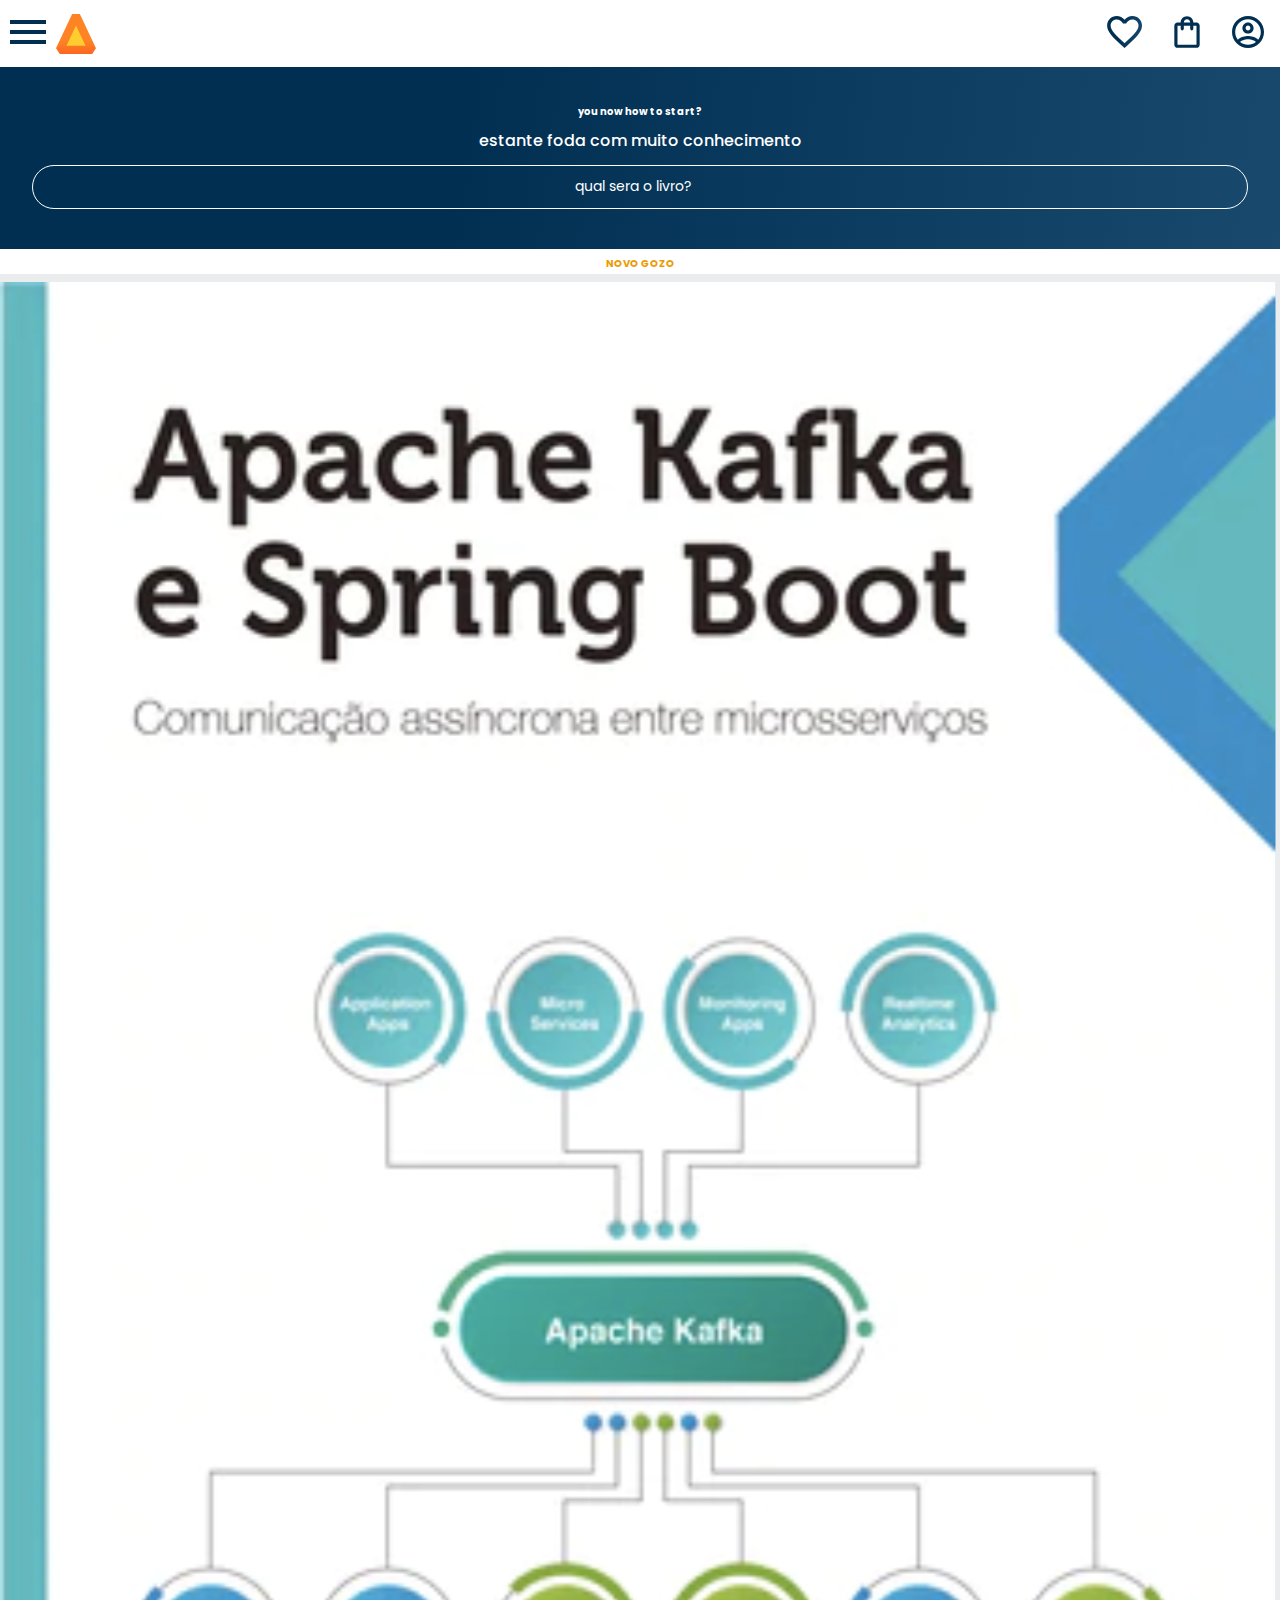
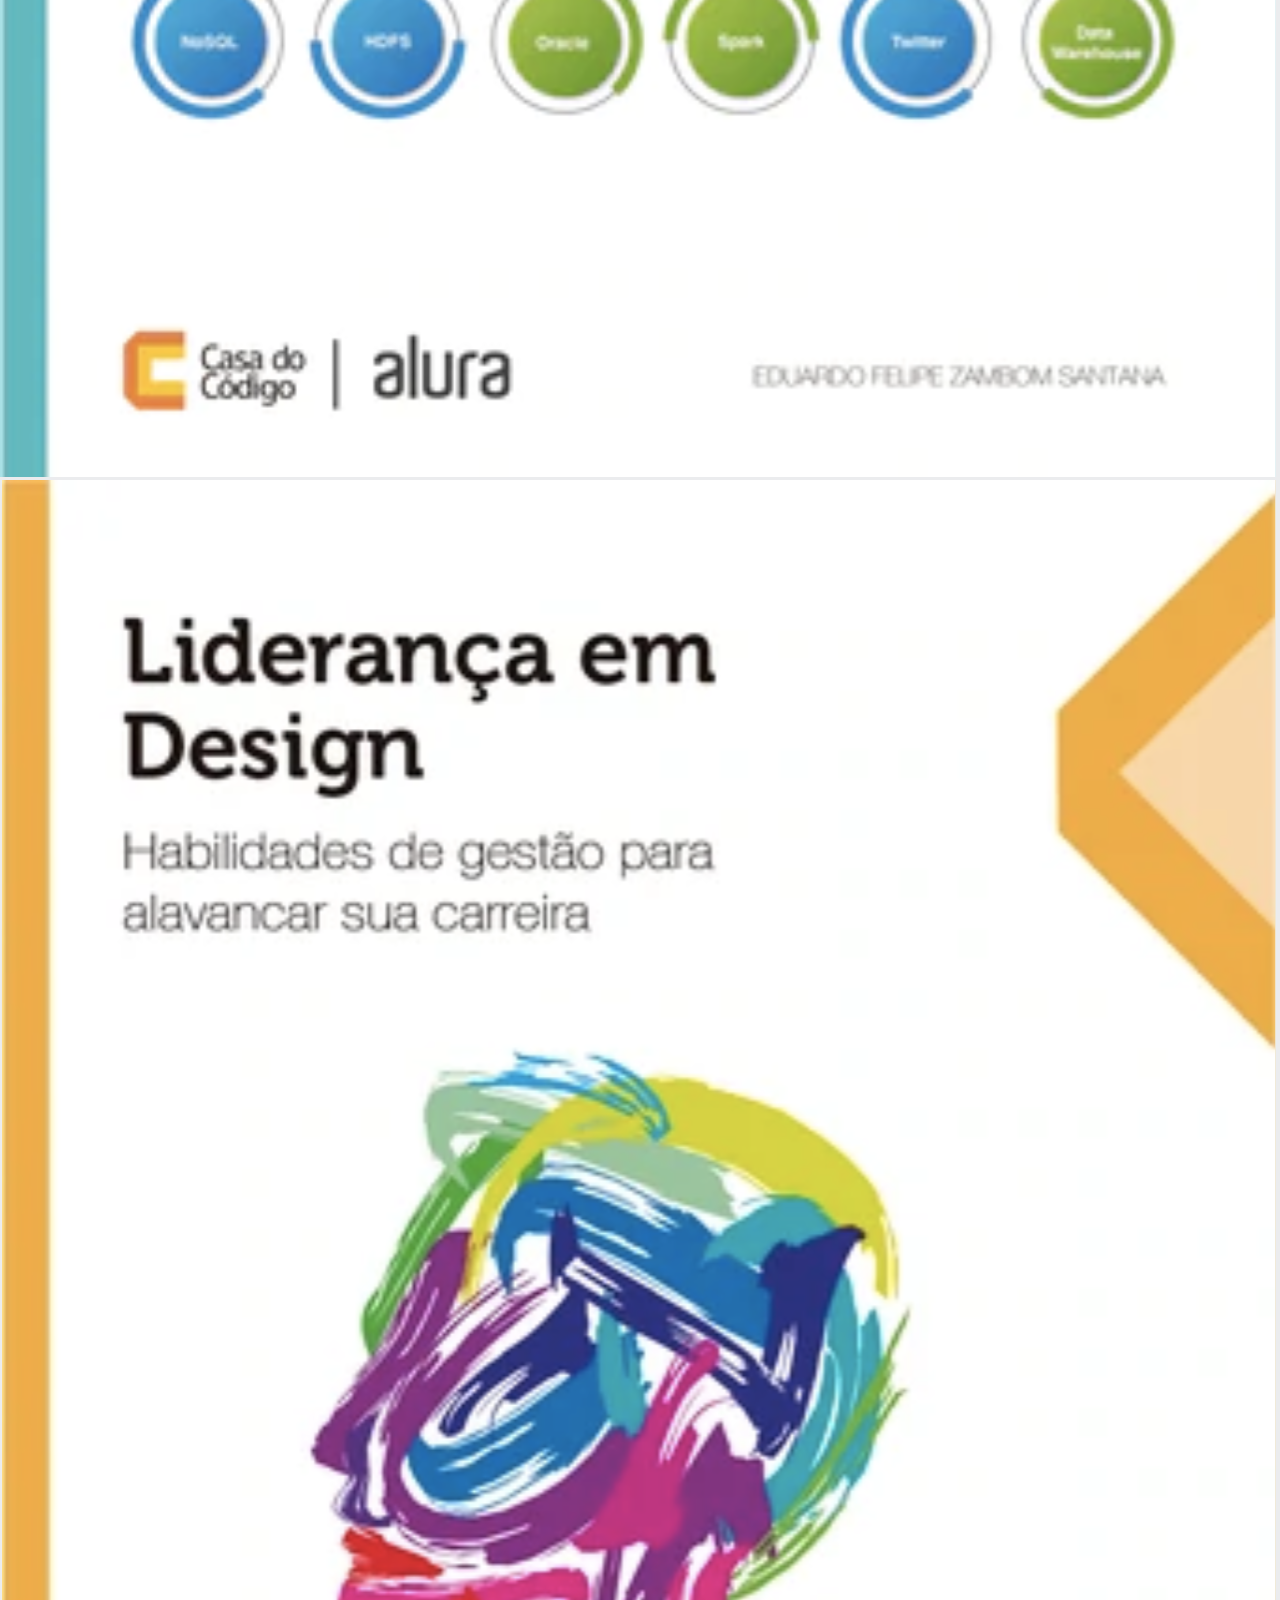
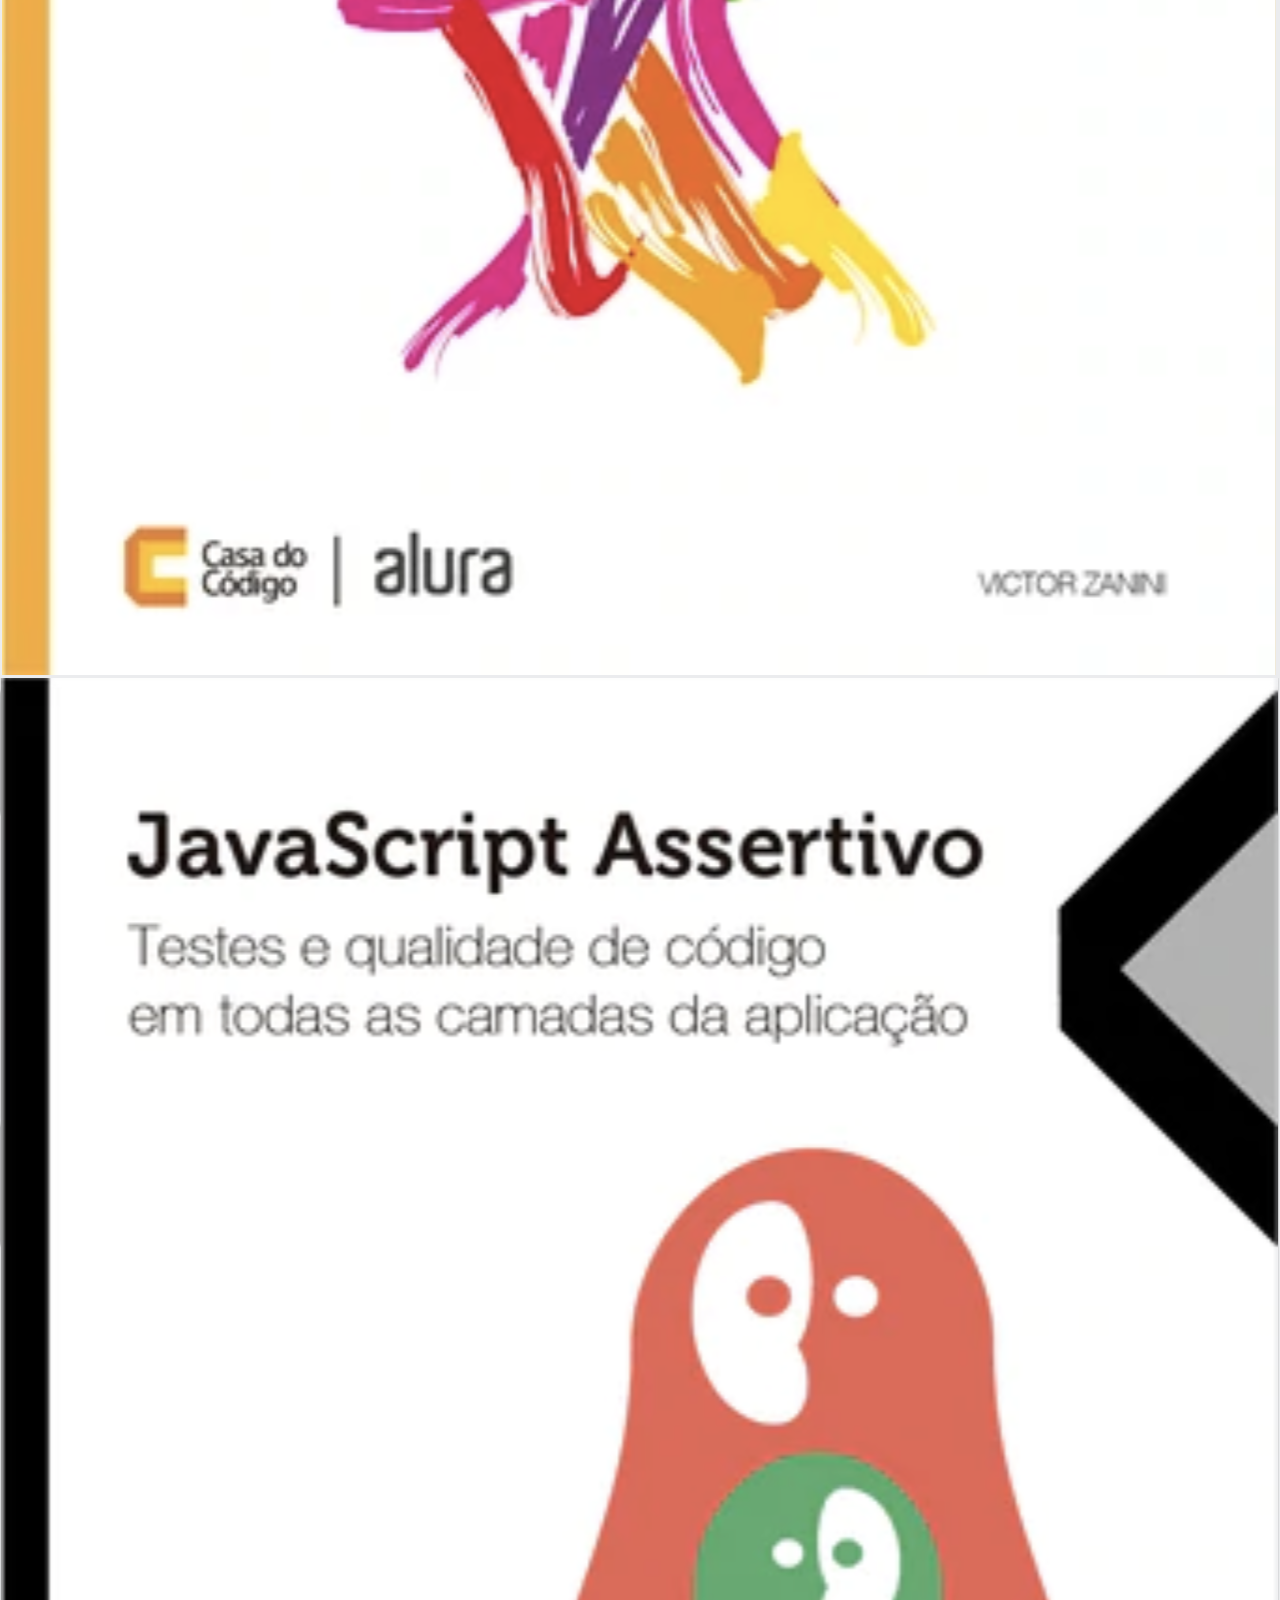
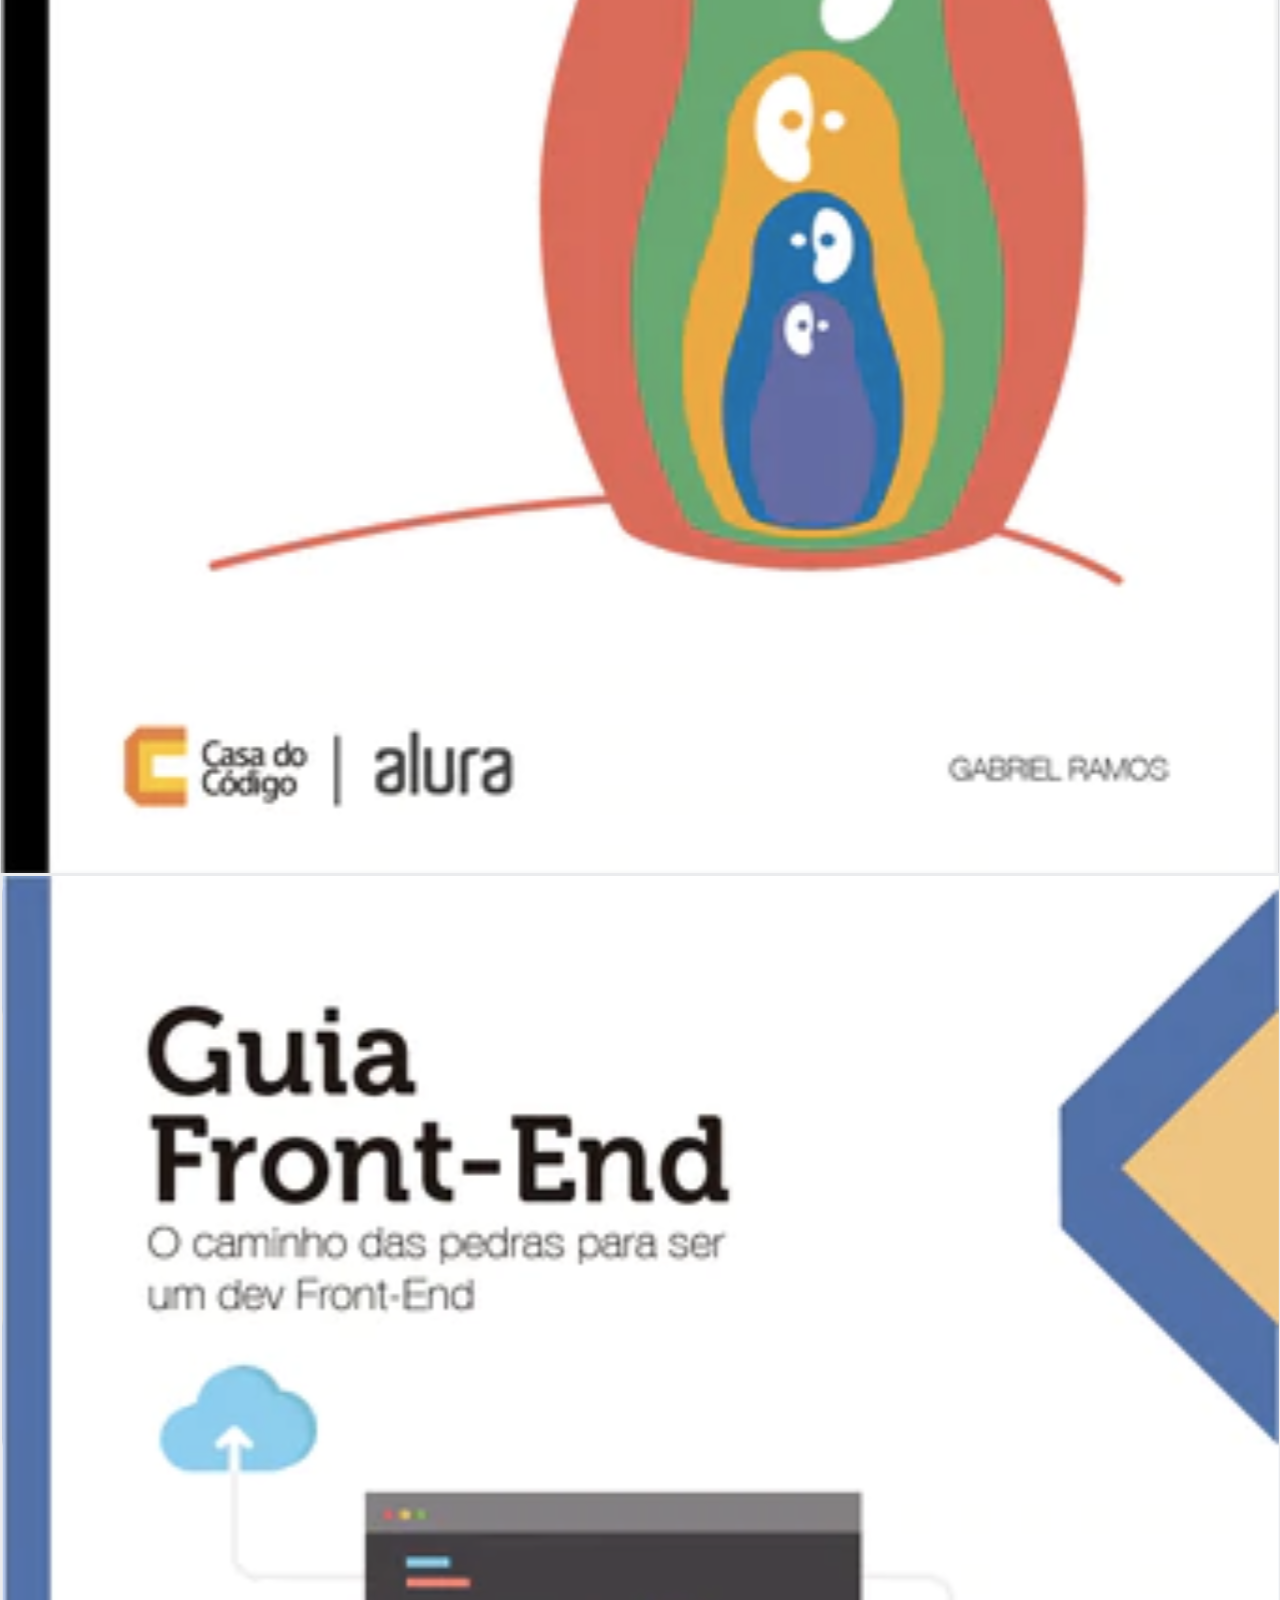
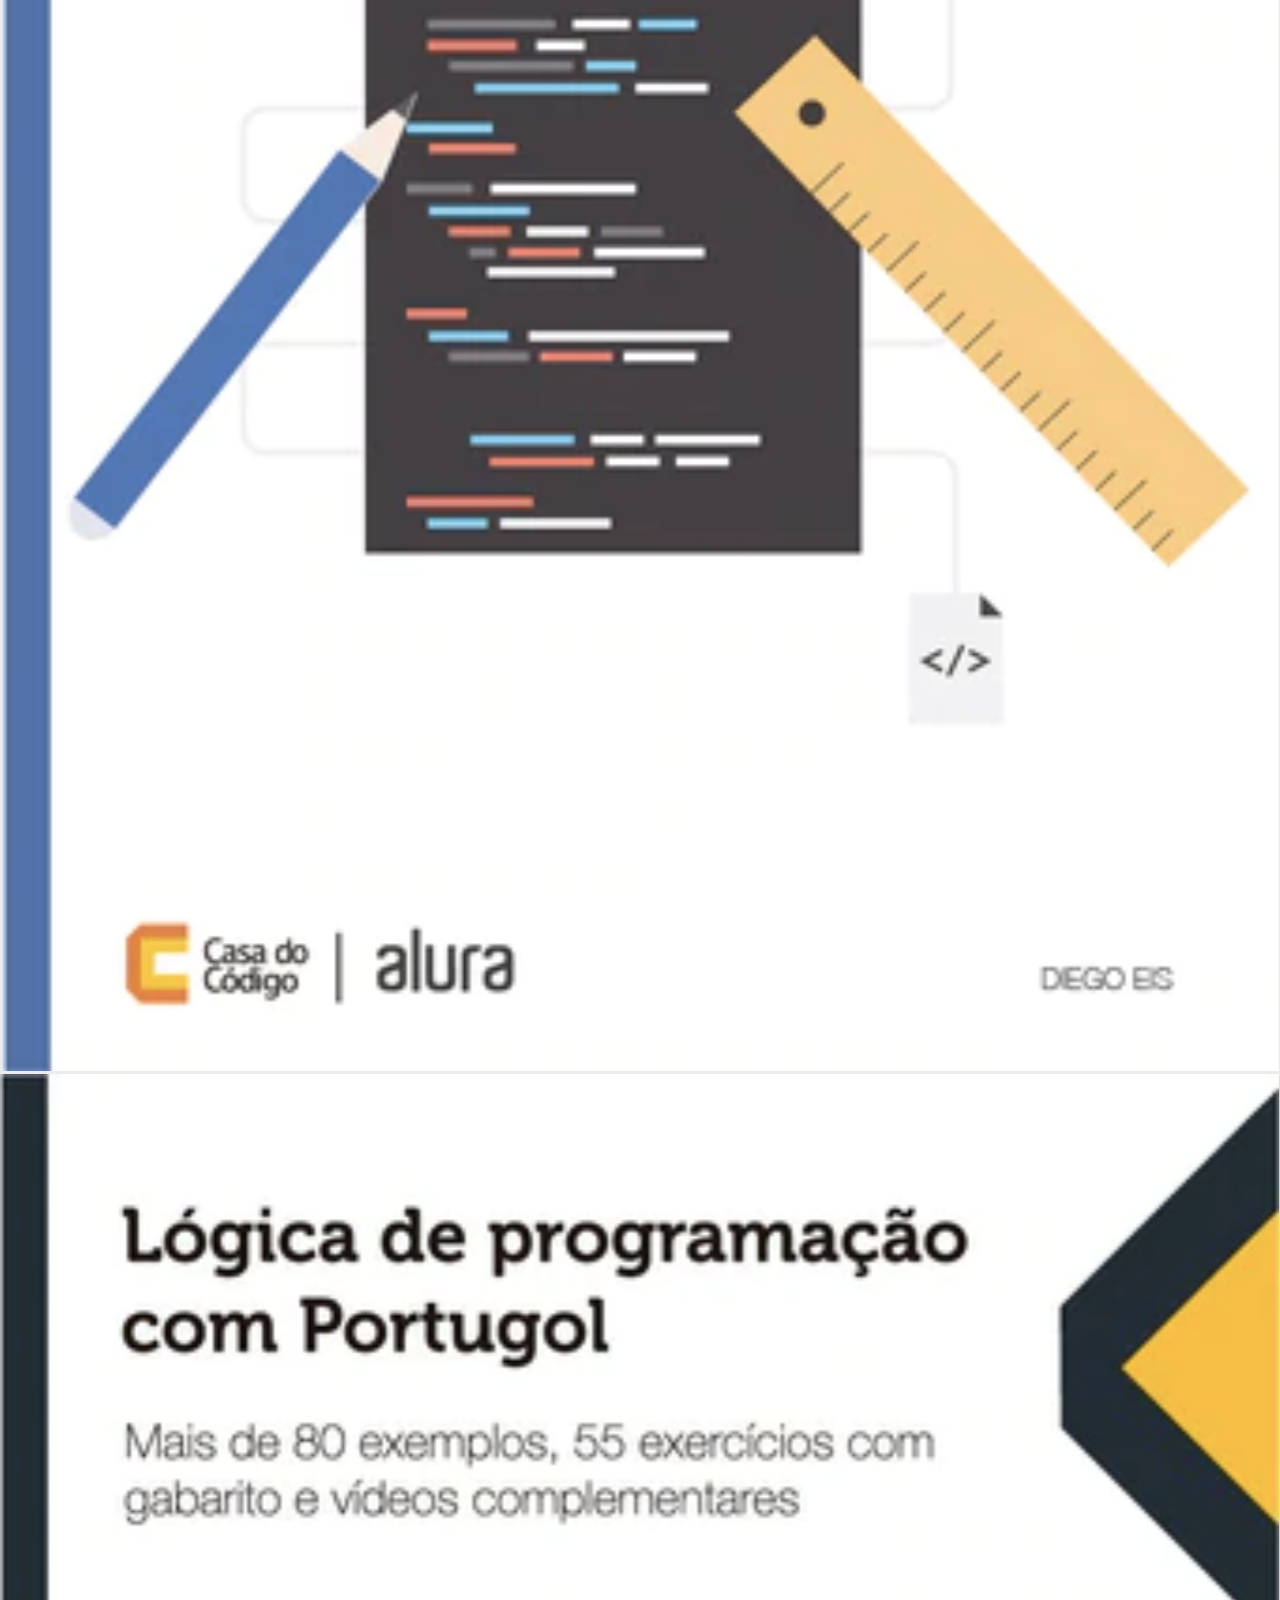
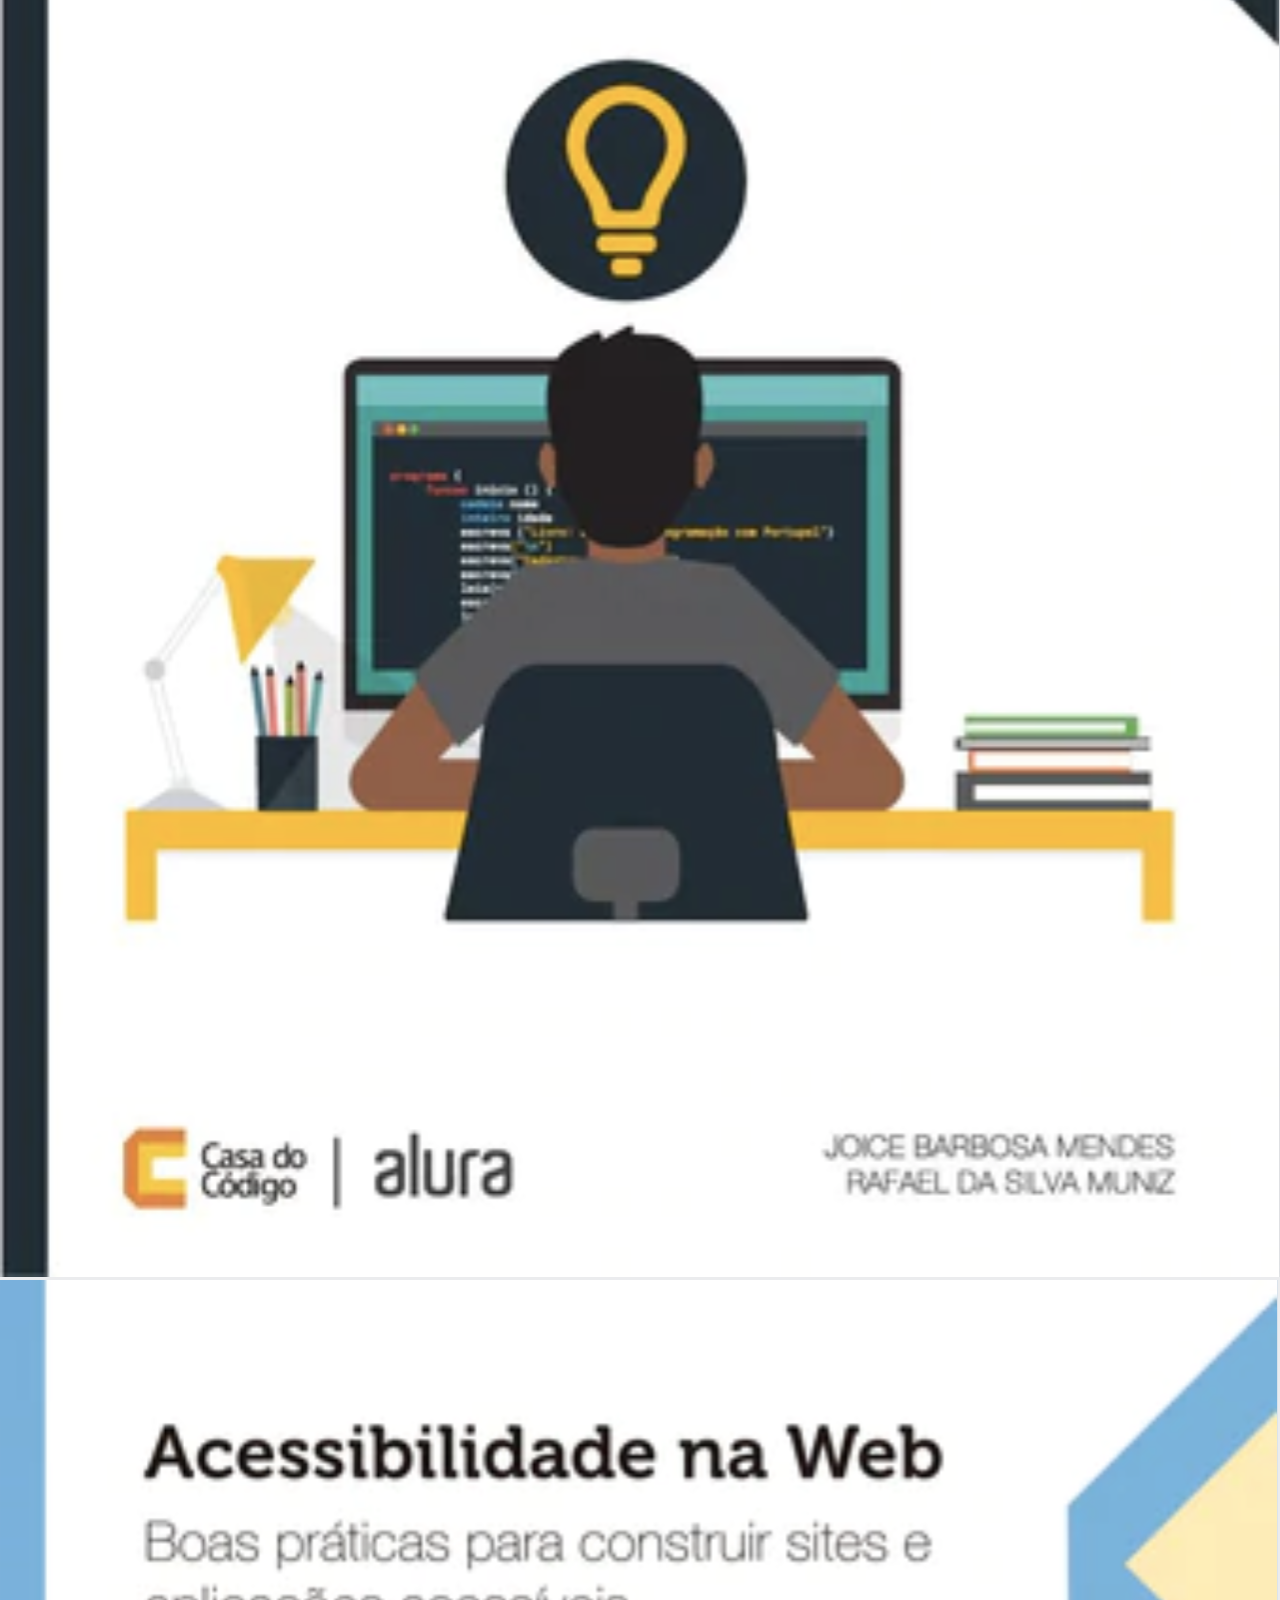
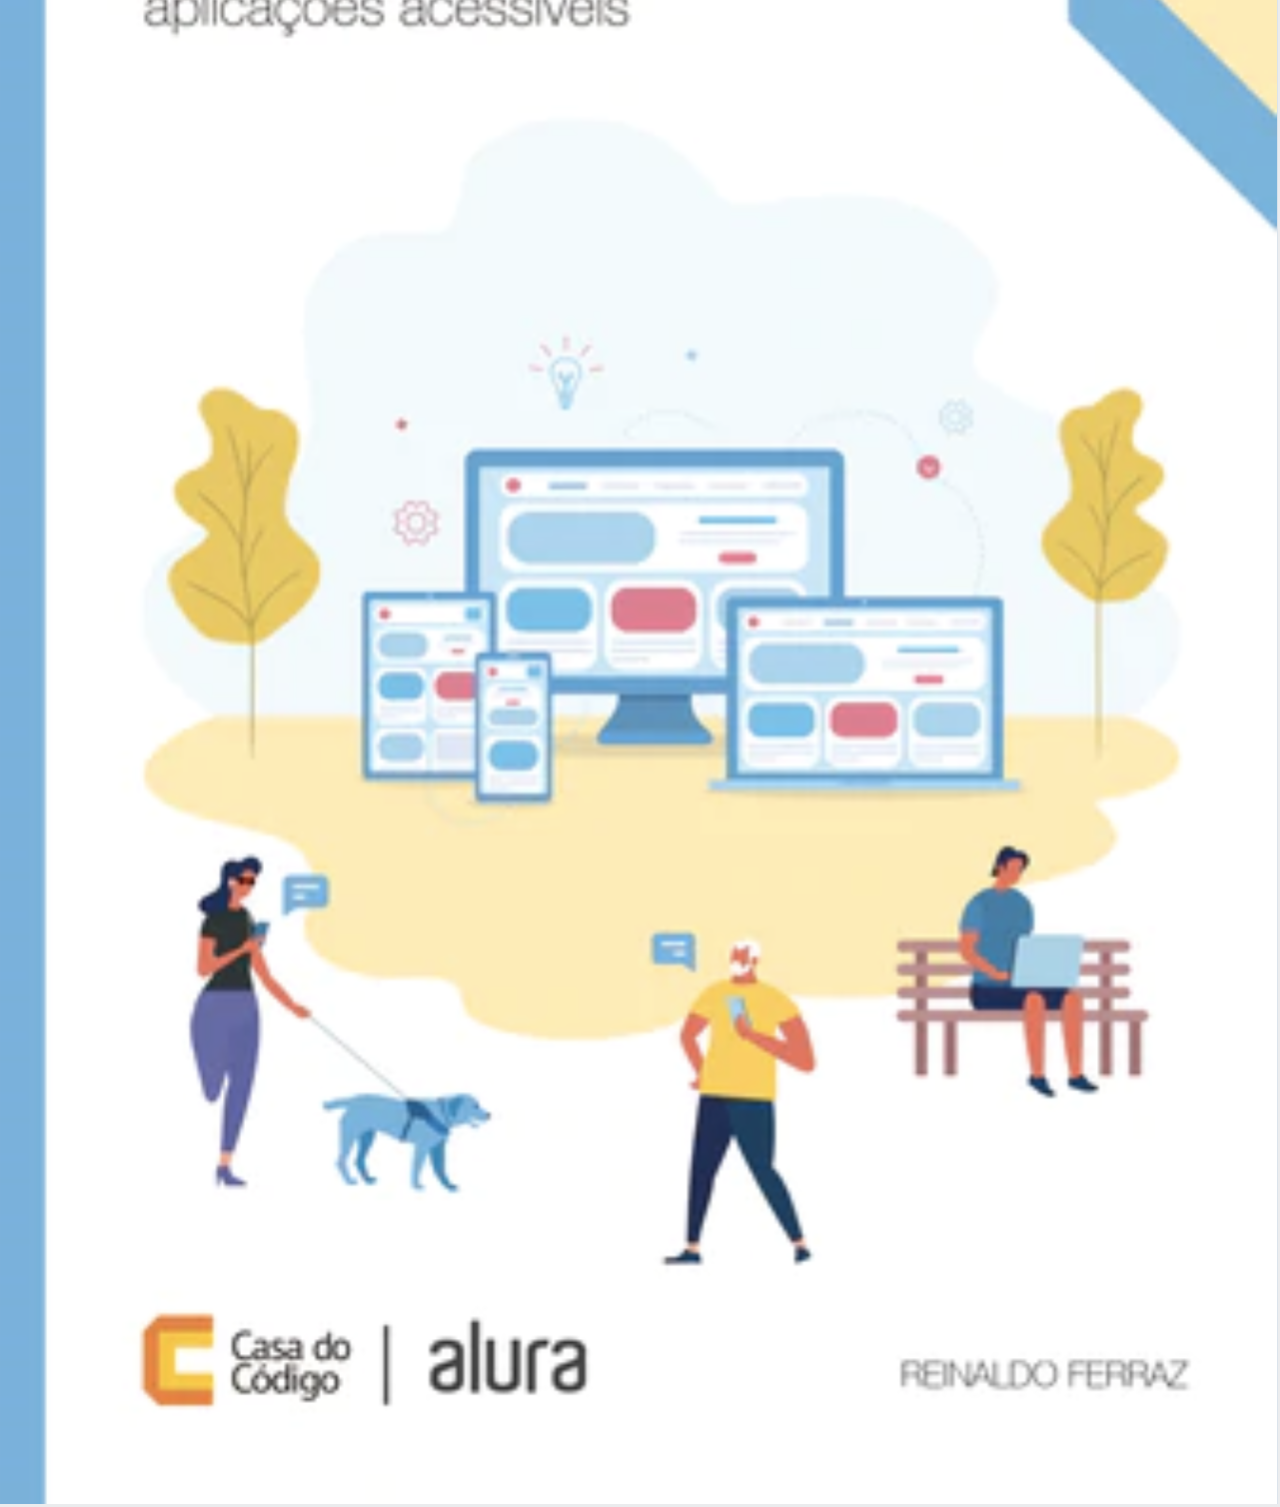
==== index.html @ 688c67f9 "Add files via upload" ====
<!DOCTYPE html>
<html lang="pt-br">
<head>
    <meta charset="UTF-8">
    <meta http-equiv="X-UA-Compatible" content="IE=edge">
    <meta name="viewport" content="width=device-width, initial-scale=1.0">
    <link rel="stylesheet" href="reset.css">
    <link rel="preconnect" href="https://fonts.googleapis.com">
    <link rel="preconnect" href="https://fonts.gstatic.com" crossorigin>
    <link href="https://fonts.googleapis.com/css2?family=Poppins:wght@300;400;500;700&family=Raleway:wght@400;700&display=swap" rel="stylesheet">
    <link rel="stylesheet" href="style.css">
    <title>alurabooks</title>
</head>
<body>
  <header class="cabecalho">
   <div class="container">
      <input type="checkbox" id="menu" class="container_botao">
      <label for="menu">
      <span class="cabecalho__menu-hunburger container_image"></span>
      </label>
      <ul class="lista-menu">
      <li class="lista-menu_titulo">categoria</li>
      <li class="lista-menu_item">
          <a href="#" class="lista-menu_link">programação</a>
      </li>
      <li class="lista-menu_item"> 
          <a href="#" class="lista-menu_link">front-end</a>
      </li>
      <li class="lista-menu_item">
          <a href="#" class="lista-menu_link">infraestrutura</a>
      </li>
      <li class="lista-menu_item">
          <a href="#" class="lista-menu_link">business</a>
      </li>
      <li class="lista-menu_item">
          <a href="#" class="lista-menu_link">desing & UX</a>
      </li>
    
    </ul>
  
    <img src="img/Logo.svg" alt="logo"class="container__menu-hungurger">
</div>
<div class="container">
    <a href="#"><img src="img/Favoritos.svg" alt="legal" class="container_image"></a>
    <a href="#"><img src="img/Compras.svg" alt="carrinho de putas" class="container_image"></a>
    <a href="#"><img src="img/Usuario.svg" alt="putinha da loja" class="container_image"></a>
</div>
  </header>
  <section class="banner">
    <h2 class="banner_titulo">you now how to start?</h2>
    <p class="banner_texto"> estante foda com muito conhecimento</p>
    <input type="search" class="banner_pesquisa" placeholder="qual sera o livro?">
  </section>

<section class="swiper">
    <h2 class="carrossel_titulo">novo gozo</h2>

    <div class="swiper">
    <div class="swiper-pagination"></div>
     
    <div class="swiper-wrapper">
        <div class="swiper-slide"><img src="img/ApacheKafka.svg" alt="livro legal"></div>
        <div class="swiper-slide"><img src="img/Liderança.svg" alt="livro do hitler"></div>
        <div class="swiper-slide"><img src="img/Javascript.svg" alt="codigo foda"></div>
        <div class="swiper-slide"><img src="img/Guia Front-end.svg" alt="front-end"></div>
        <div class="swiper-slide"><img src="img/Portugol.svg" alt="portugal"></div>
        <div class="swiper-slide"><img src="img/Acessibilidade.svg" alt="deficientes"></div>
    </div>
    
    <div class="swiper-button-prev"></div>
    <div class="swiper-button-next"></div>
    </div>
</section>

<script src="https://cdn.jsdelivr.net/npm/swiper@9/swiper-bundle.min.js"></script>

<script>
    const swiper = new swiper('.swiper',{
        spacebetween: 10,
    slidesperview: 3,
    pagination: {
    el: '.swiper-pagination',    
    type: 'bullets',    
    }
    })   
    </script>
</body>
</html>
---- style.css ----
@import url(style/header.css);
@import url(style/banner.css);
@import url(style/carrossel.css);
 :root{

    --cor-de-fundo: #EBECEE;
    --branco: #FFFFFF;
    --laranja: #eb9b00; 
    --azul-degrade: linear-gradient(97.54deg, #002f52 35.49%, #326589 165.37%);
    --fonte-principal: "Poppins"
}

body{
    background-color: var(--cor-de-fundo);
    font-family: var(--fonte-principal);
    font-size: 16px;
    font-weight: 400;
}
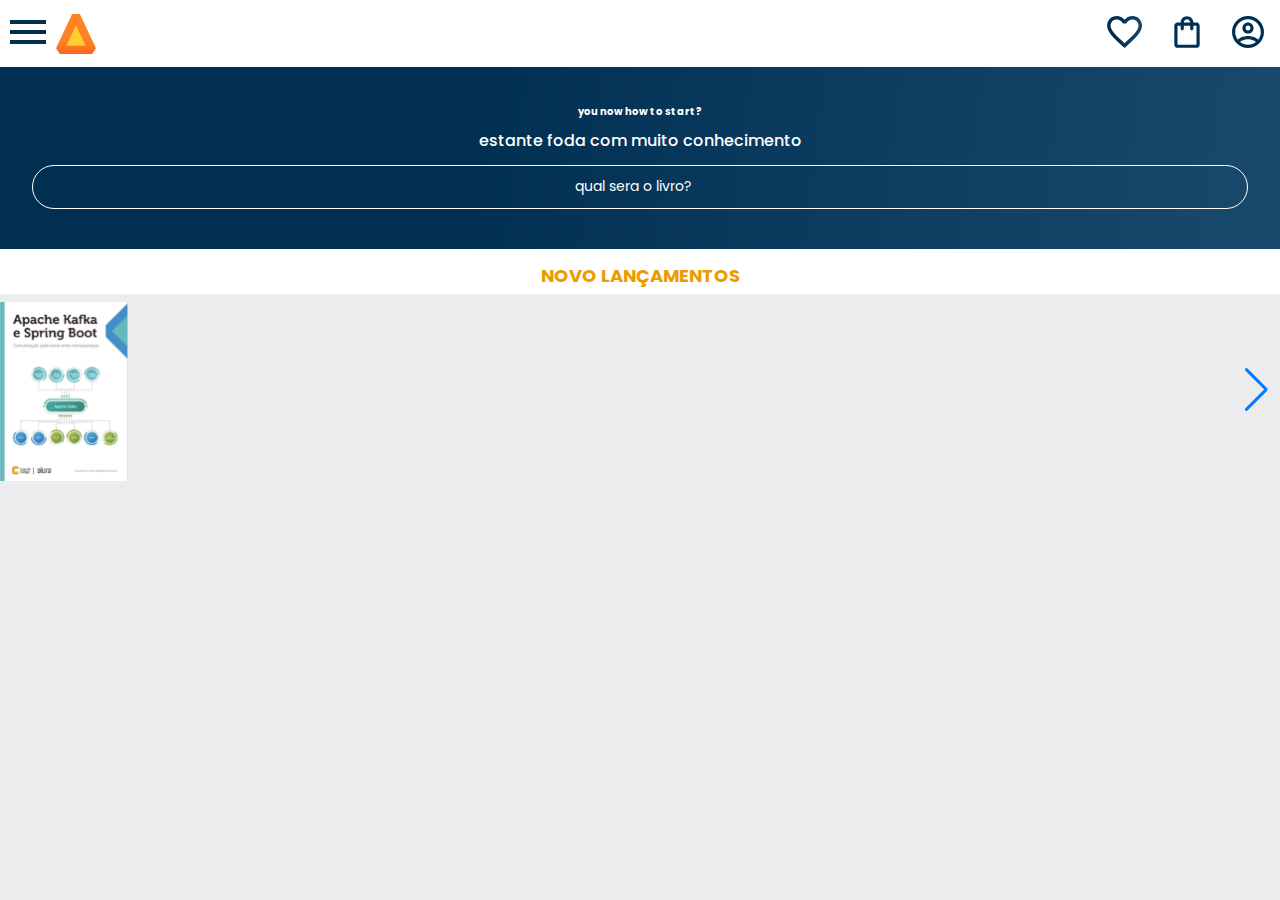
==== commit 11b61c2b: "Add files via upload" ====
--- a/index.html
+++ b/index.html
@@ -8,6 +8,8 @@
     <link rel="preconnect" href="https://fonts.googleapis.com">
     <link rel="preconnect" href="https://fonts.gstatic.com" crossorigin>
     <link href="https://fonts.googleapis.com/css2?family=Poppins:wght@300;400;500;700&family=Raleway:wght@400;700&display=swap" rel="stylesheet">
+    <link  rel="stylesheet" href="https://cdn.jsdelivr.net/npm/swiper@9/swiper-bundle.min.css"/>
+    
     <link rel="stylesheet" href="style.css">
     <title>alurabooks</title>
 </head>
@@ -53,7 +55,7 @@
   </section>
 
 <section class="swiper">
-    <h2 class="carrossel_titulo">novo gozo</h2>
+    <h2 class="carrossel_titulo">novo lançamentos</h2>
 
     <div class="swiper">
     <div class="swiper-pagination"></div>
@@ -73,16 +75,15 @@
 </section>
 
 <script src="https://cdn.jsdelivr.net/npm/swiper@9/swiper-bundle.min.js"></script>
-
 <script>
-    const swiper = new swiper('.swiper',{
+    const swiper = new Swiper('.swiper',{
         spacebetween: 10,
-    slidesperview: 3,
-    pagination: {
-    el: '.swiper-pagination',    
-    type: 'bullets',    
+        slidesperview: 3,
+        pagination: {
+        el: '.swiper-pagination',    
+        type: '.bullets',    
     }
-    })   
+    });   
     </script>
 </body>
 </html>
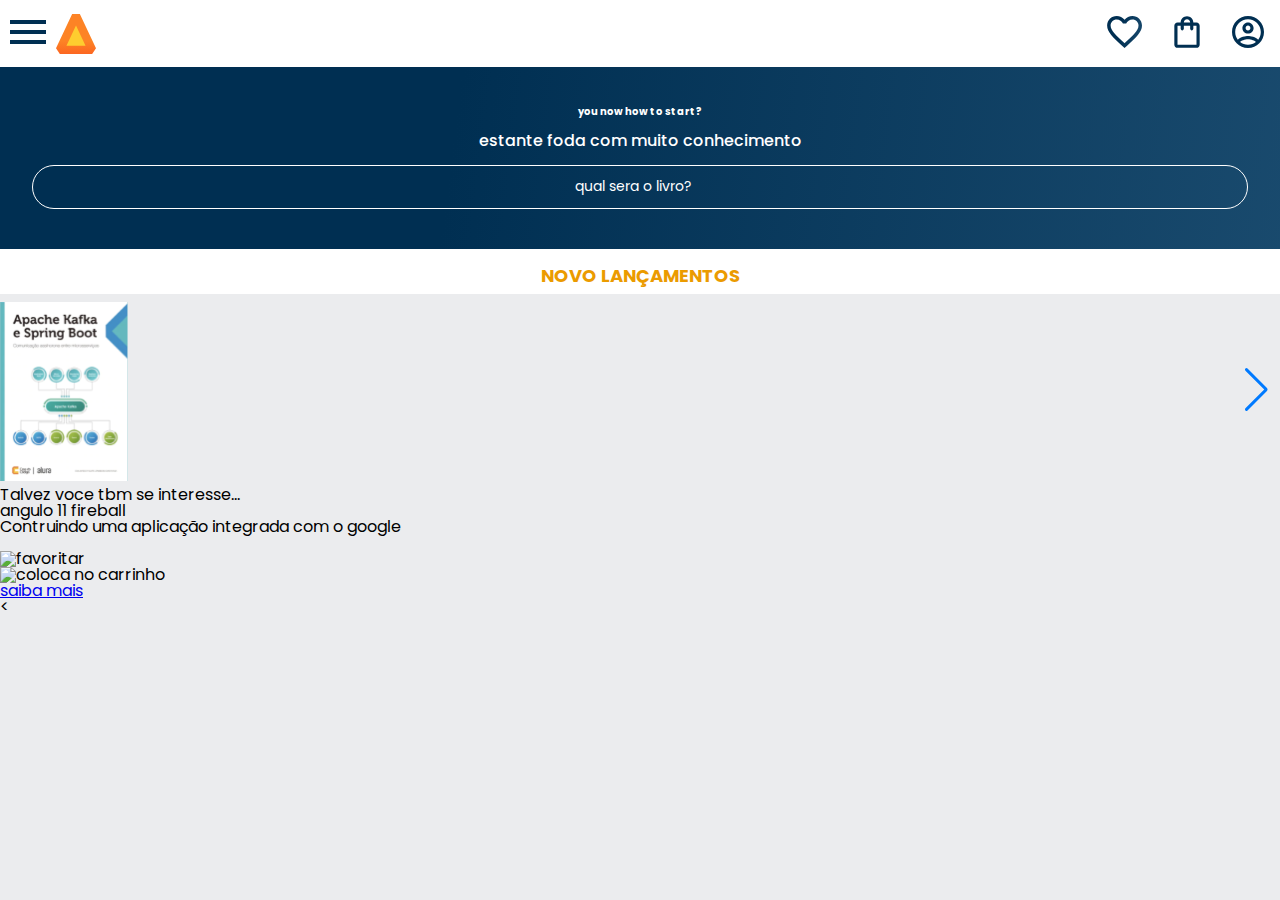
==== commit 3a70c6c6: "Add files via upload" ====
--- a/index.html
+++ b/index.html
@@ -85,5 +85,25 @@
     }
     });   
     </script>
+    
+<div class="card">
+    <div class="card_descrição">
+        <div class="descrição"></div>
+            <h3 class="descrição_titulo">Talvez voce tbm se interesse...</h3>
+            <h2 class="descrição_titulo-livro">angulo 11 fireball </h2>
+            <p class="descrição_texto">Contruindo uma aplicação integrada com o google</p>
+        </div>
+        <img src="" class="descrição_imagem">
+    </div>
+
+    <div class="card_botões">
+        <ul class="botões">
+            <li class="botão_item"> <img src="" alt="favoritar"></li>
+            <li class="botão_item"> <img src="" alt="coloca no carrinho"></li>
+        </ul>
+        <a href="#" class="botões_ancora">saiba mais</a>
+
+    </div>
+ <
 </body>
 </html>
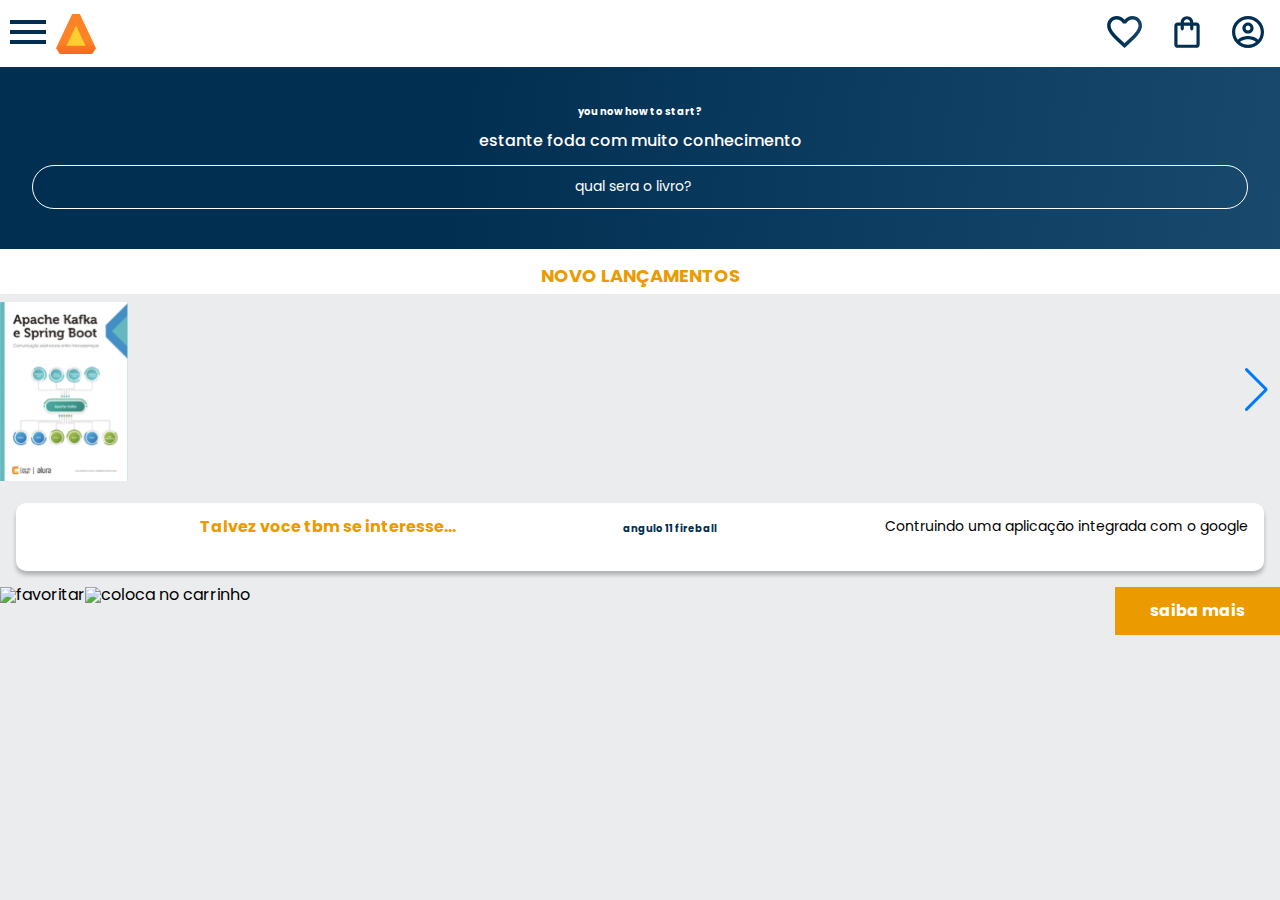
==== commit 986e56e0: "Add files via upload" ====
--- a/index.html
+++ b/index.html
@@ -104,6 +104,5 @@
         <a href="#" class="botões_ancora">saiba mais</a>
 
     </div>
- <
-</body>
+ </body>
 </html>
--- a/style.css
+++ b/style.css
@@ -2,12 +2,13 @@
 @import url(style/banner.css);
 @import url(style/carrossel.css);
  :root{
-
+    --azul: #002F52;
     --cor-de-fundo: #EBECEE;
     --branco: #FFFFFF;
     --laranja: #eb9b00; 
     --azul-degrade: linear-gradient(97.54deg, #002f52 35.49%, #326589 165.37%);
     --fonte-principal: "Poppins"
+    
 }
 
 body{
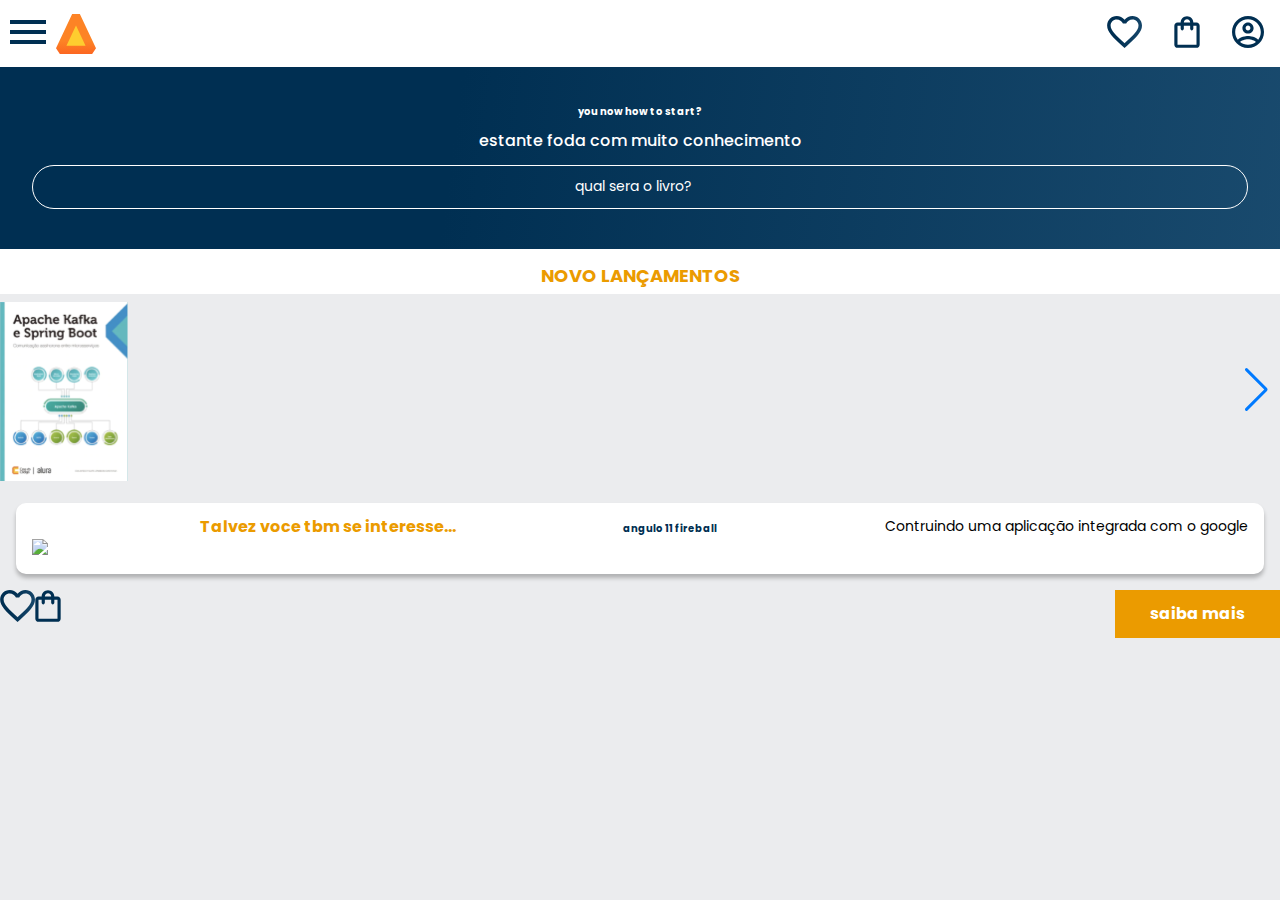
==== commit 4d66738c: "Add files via upload" ====
--- a/index.html
+++ b/index.html
@@ -93,13 +93,13 @@
             <h2 class="descrição_titulo-livro">angulo 11 fireball </h2>
             <p class="descrição_texto">Contruindo uma aplicação integrada com o google</p>
         </div>
-        <img src="" class="descrição_imagem">
+        <img src="/img/Angular.svg" class="descrição_imagem">
     </div>
 
     <div class="card_botões">
         <ul class="botões">
-            <li class="botão_item"> <img src="" alt="favoritar"></li>
-            <li class="botão_item"> <img src="" alt="coloca no carrinho"></li>
+            <li class="botão_item"> <img src="/img/Favoritos.svg" alt="favoritar"></li>
+            <li class="botão_item"> <img src="/img/Compras.svg" alt="coloca no carrinho"></li>
         </ul>
         <a href="#" class="botões_ancora">saiba mais</a>
 
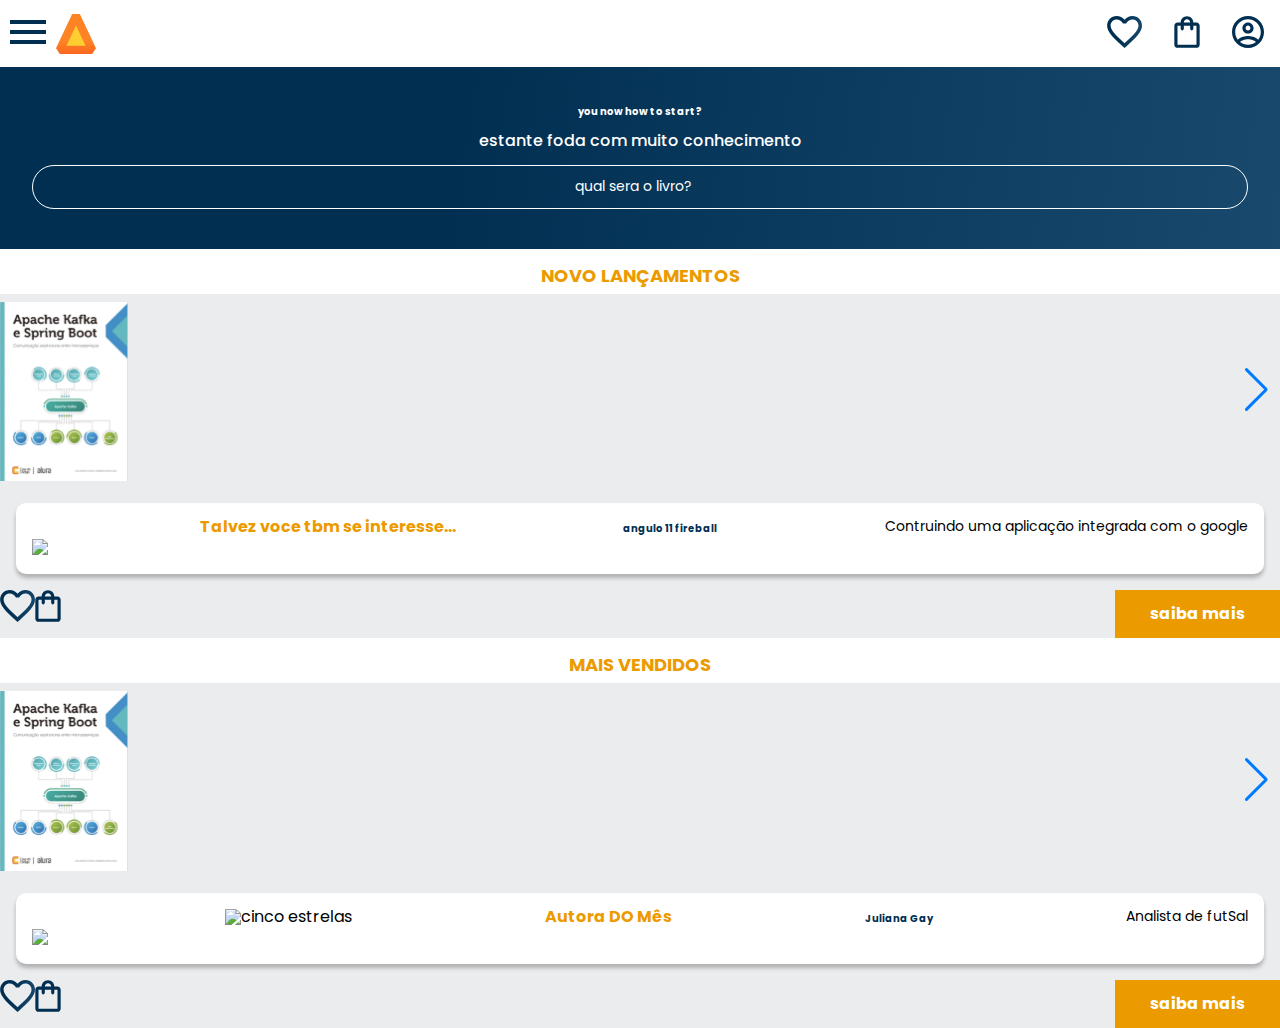
==== commit 71242a74: "Add files via upload" ====
--- a/index.html
+++ b/index.html
@@ -13,6 +13,7 @@
     <link rel="stylesheet" href="style.css">
     <title>alurabooks</title>
 </head>
+
 <body>
   <header class="cabecalho">
    <div class="container">
@@ -37,7 +38,6 @@
       <li class="lista-menu_item">
           <a href="#" class="lista-menu_link">desing & UX</a>
       </li>
-    
     </ul>
   
     <img src="img/Logo.svg" alt="logo"class="container__menu-hungurger">
@@ -46,7 +46,7 @@
     <a href="#"><img src="img/Favoritos.svg" alt="legal" class="container_image"></a>
     <a href="#"><img src="img/Compras.svg" alt="carrinho de putas" class="container_image"></a>
     <a href="#"><img src="img/Usuario.svg" alt="putinha da loja" class="container_image"></a>
-</div>
+   </div>
   </header>
   <section class="banner">
     <h2 class="banner_titulo">you now how to start?</h2>
@@ -82,7 +82,7 @@
         pagination: {
         el: '.swiper-pagination',    
         type: '.bullets',    
-    }
+    },
     });   
     </script>
     
@@ -98,11 +98,71 @@
 
     <div class="card_botões">
         <ul class="botões">
-            <li class="botão_item"> <img src="/img/Favoritos.svg" alt="favoritar"></li>
-            <li class="botão_item"> <img src="/img/Compras.svg" alt="coloca no carrinho"></li>
+            <li class="botão_item"> <img src="img/Favoritos.svg" alt="favoritar"></li>
+            <li class="botão_item"> <img src="img/Compras.svg" alt="coloca no carrinho"></li>
         </ul>
         <a href="#" class="botões_ancora">saiba mais</a>
+</div>
 
+<section class="carrossel">
+    <h2 class="carrossel_titulo">mais vendidos</h2>
+
+    <div class="swiper">
+    <div class="swiper-pagination"></div>
+     
+    <div class="swiper-wrapper">
+        <div class="swiper-slide"><img src="img/ApacheKafka.svg" alt="livro legal"></div>
+        <div class="swiper-slide"><img src="img/Liderança.svg" alt="livro do hitler"></div>
+        <div class="swiper-slide"><img src="img/Javascript.svg" alt="codigo foda"></div>
+        <div class="swiper-slide"><img src="img/Guia Front-end.svg" alt="front-end"></div>
+        <div class="swiper-slide"><img src="img/Portugol.svg" alt="portugal"></div>
+        <div class="swiper-slide"><img src="img/Acessibilidade.svg" alt="deficientes"></div>
     </div>
- </body>
+    
+    <div class="swiper-button-prev"></div>
+    <div class="swiper-button-next"></div>
+    </div>
+</section>
+
+<script src="https://cdn.jsdelivr.net/npm/swiper@9/swiper-bundle.min.js"></script>
+<script>
+    const swiper1 = new Swiper('.swiper',{
+        spacebetween: 10,
+        slidesperview: 3,
+        pagination: {
+        el: '.swiper-pagination',    
+        type: '.bullets',    
+    },
+    });   
+    </script>
+    
+<div class="card">
+    <div class="card_descrição">
+        <div class="descrição"></div>
+        <img src="estrelinhas" src="img/Estrelinhas.svg" alt="cinco estrelas">
+            <h3 class="descrição_titulo">Autora DO Mês</h3>
+            <h2 class="descrição_titulo-livro">Juliana Gay</h2>
+            <p class="descrição_texto">Analista de futSal</p>
+        </div>
+        <img src="img/Juliana Agarikov.svg" class="descrição_imagem">
+    </div>
+
+    <div class="card_botões">
+        <ul class="botões">
+            <li class="botão_item"> <img src="img/Favoritos.svg" alt="favoritar"></li>
+            <li class="botão_item"> <img src="img/Compras.svg" alt="coloca no carrinho"></li>
+        </ul>
+        <a href="#" class="botões_ancora">saiba mais</a>
+</div>
+ 
+
+
+
+
+
+
+
+
+
+</body>
 </html>
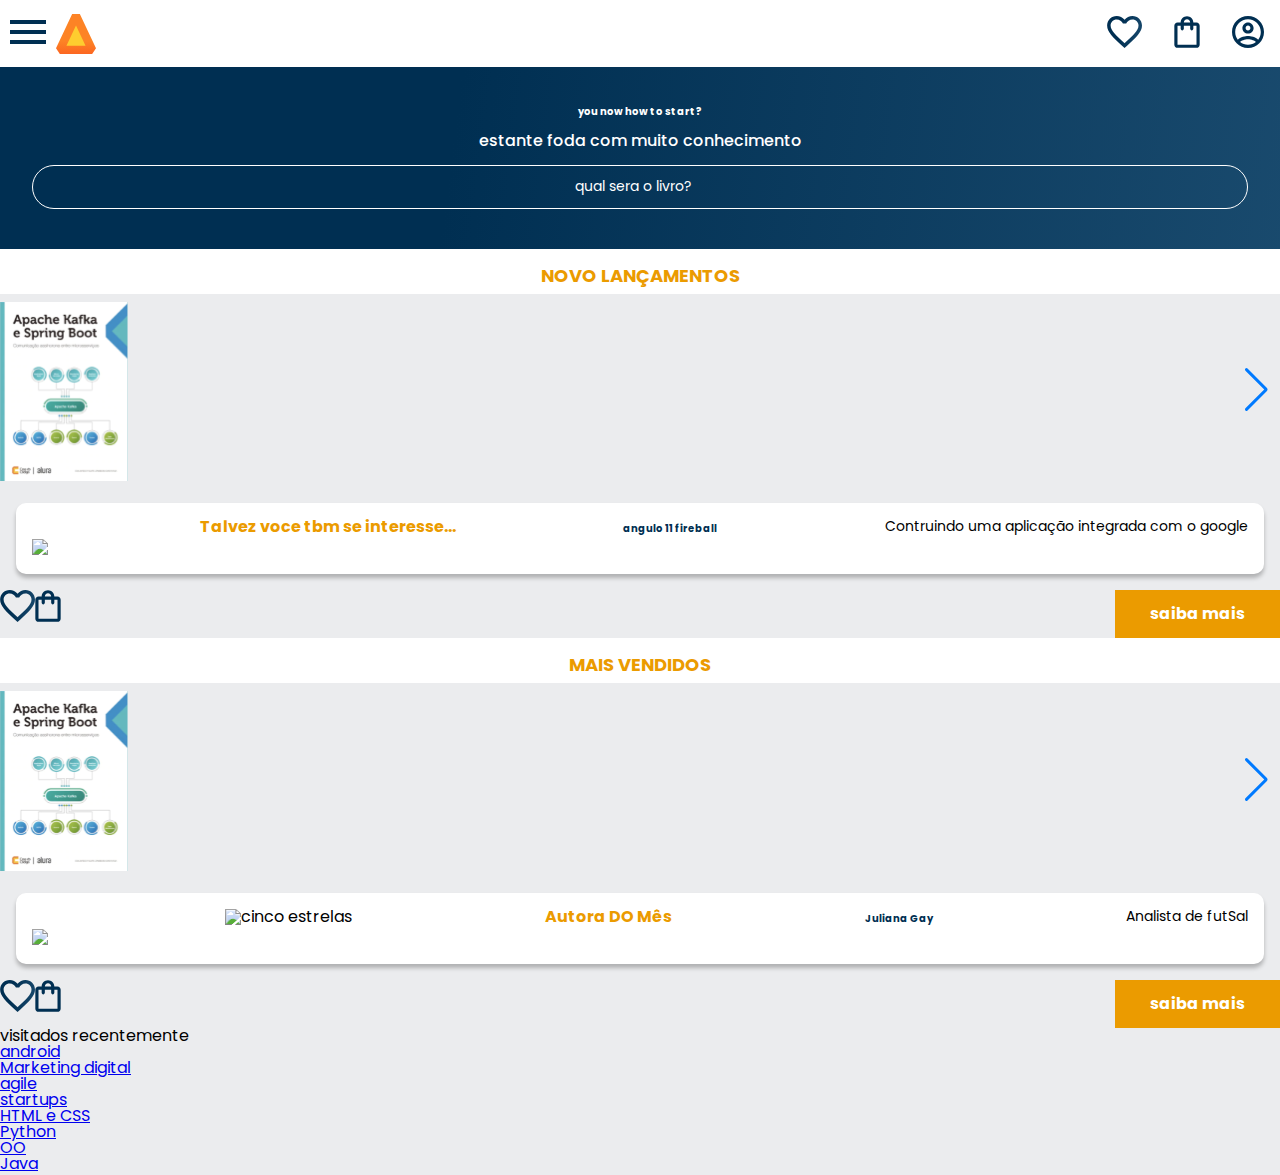
==== commit 9217664d: "Add files via upload" ====
--- a/index.html
+++ b/index.html
@@ -54,7 +54,7 @@
     <input type="search" class="banner_pesquisa" placeholder="qual sera o livro?">
   </section>
 
-<section class="swiper">
+<section class="carrossel">
     <h2 class="carrossel_titulo">novo lançamentos</h2>
 
     <div class="swiper">
@@ -154,8 +154,38 @@
         </ul>
         <a href="#" class="botões_ancora">saiba mais</a>
 </div>
- 
+ <section class="topicos">
+    <h2 class="topico_titulo">  visitados recentemente</h2>
+    <ul class="topicos_lista">
+        <li class="topico_item">
+            <a href="#" class="topico_link">android</a>
+        </li>
+        <li class="topico_item">
+            <a href="#" class="topico_link">Marketing digital</a>
+        </li>
+        <li class="topico_item">
+            <a href="#" class="topico_link">agile</a>
+        </li>
+        <li class="topico_item">
+            <a href="#" class="topico_link">startups</a>
+        </li>
+        <li class="topico_item">
+            <a href="#" class="topico_link">HTML e CSS</a>
+        </li>
+        <li class="topico_item">
+            <a href="#" class="topico_link">Python</a>
+        </li>
+        <li class="topico_item">
+            <a href="#" class="topico_link">OO</a>
+        </li>
+        <li class="topico_item">
+            <a href="#" class="topico_link">Java</a>
+        </li>
+    </ul>
+</section>
 
+<section class="contato"></section>
+<H2></H2>
 
 
 
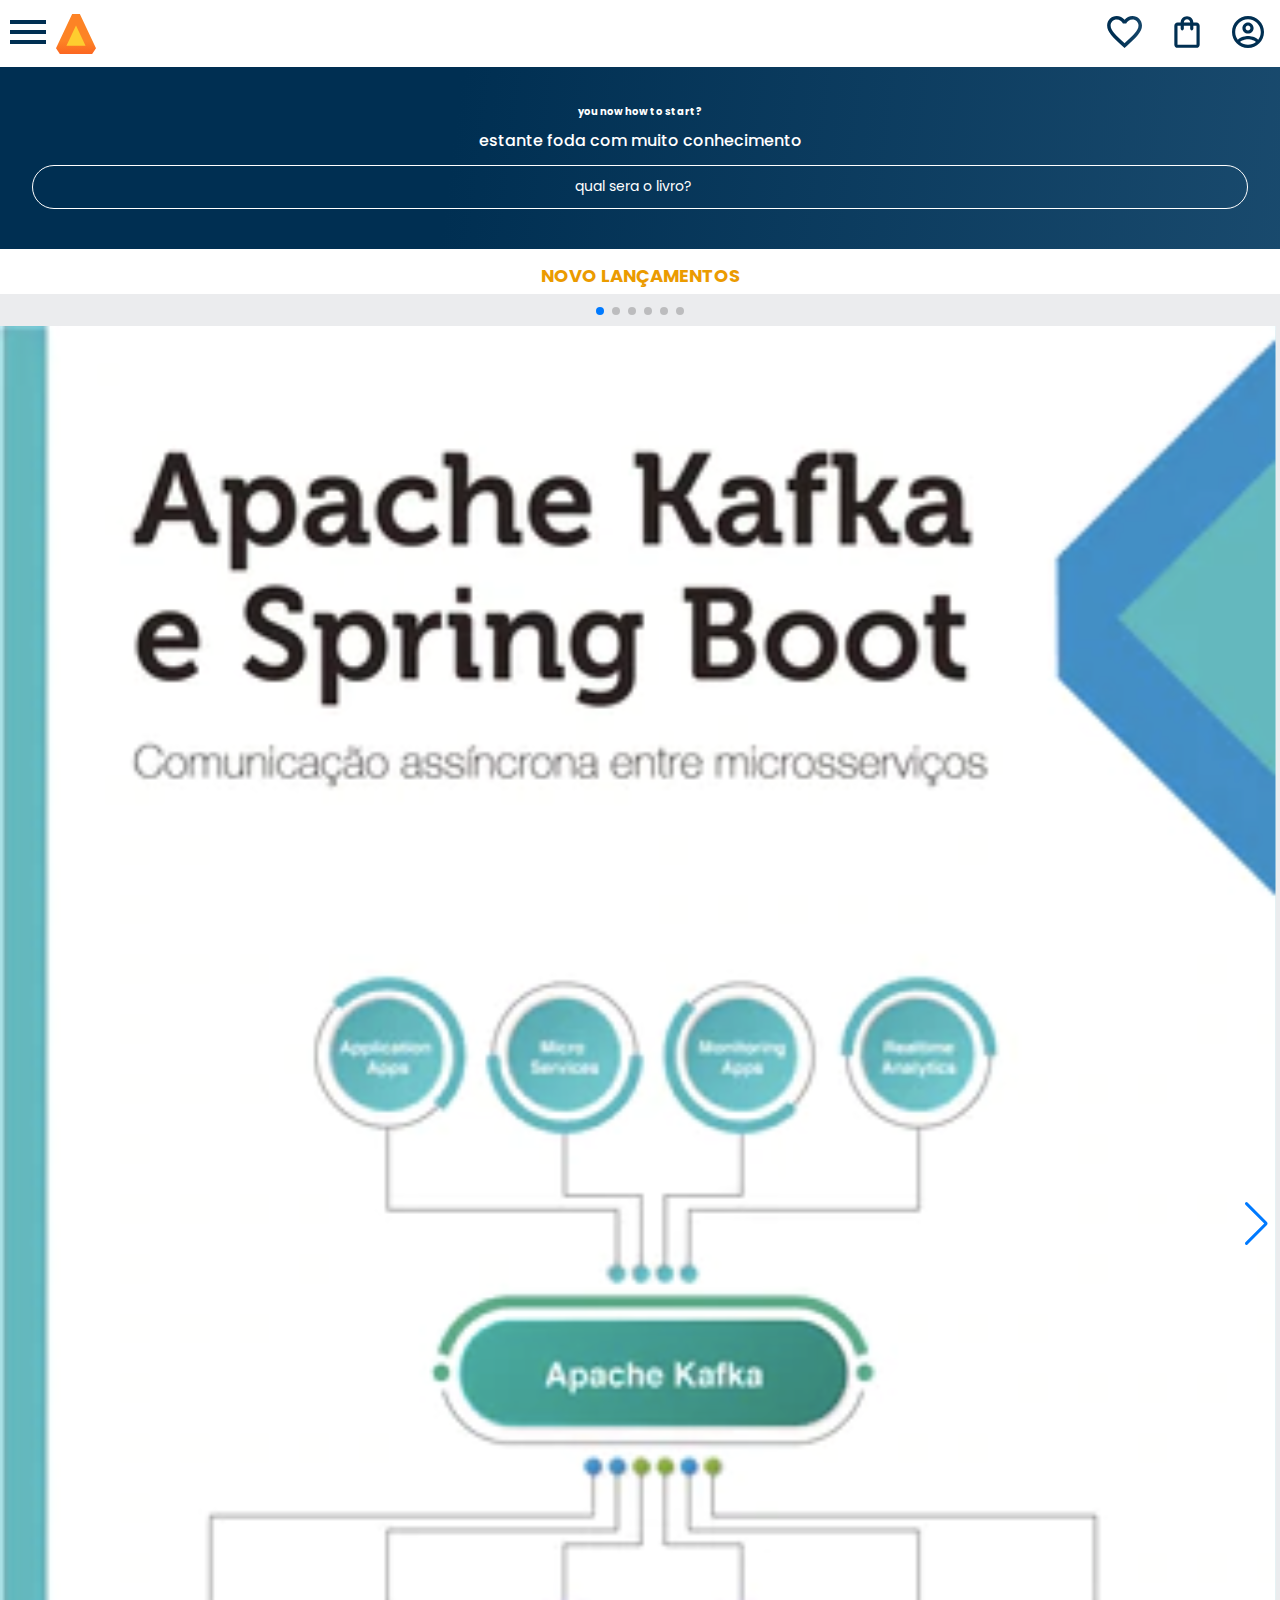
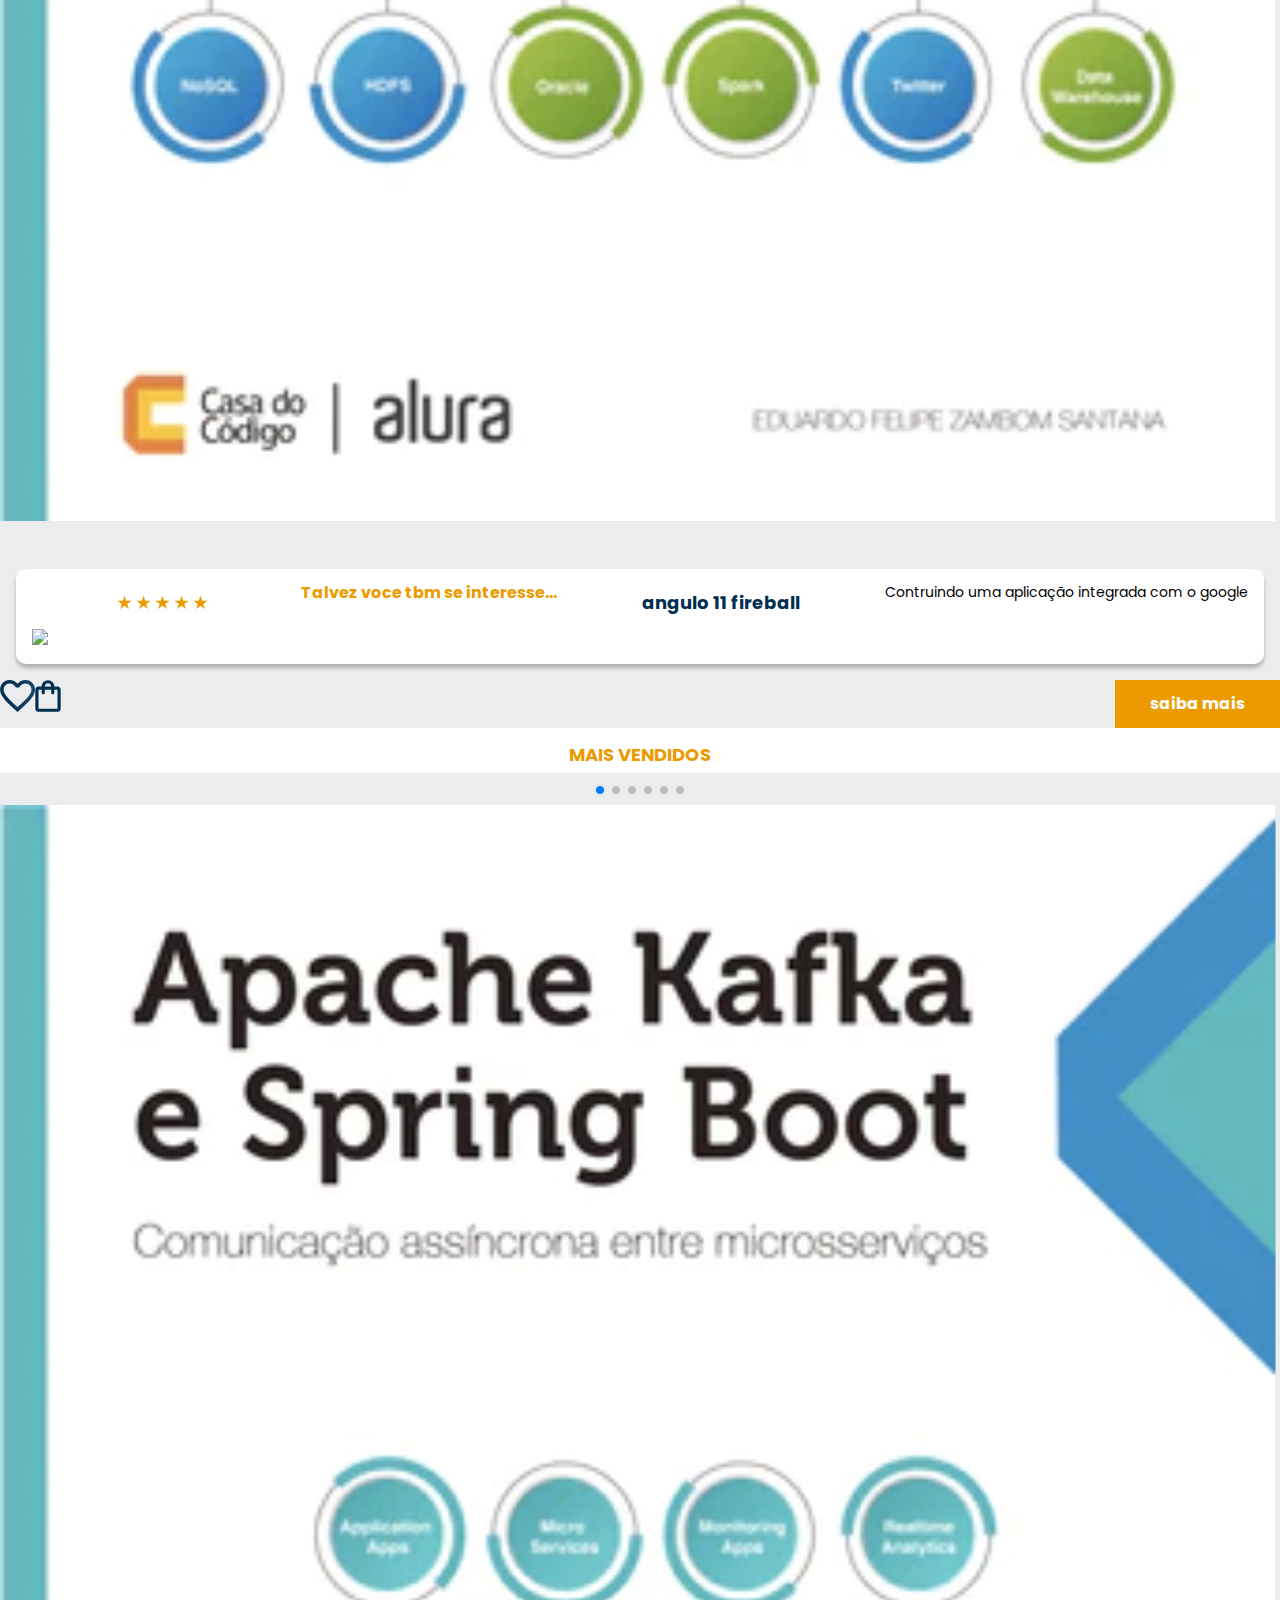
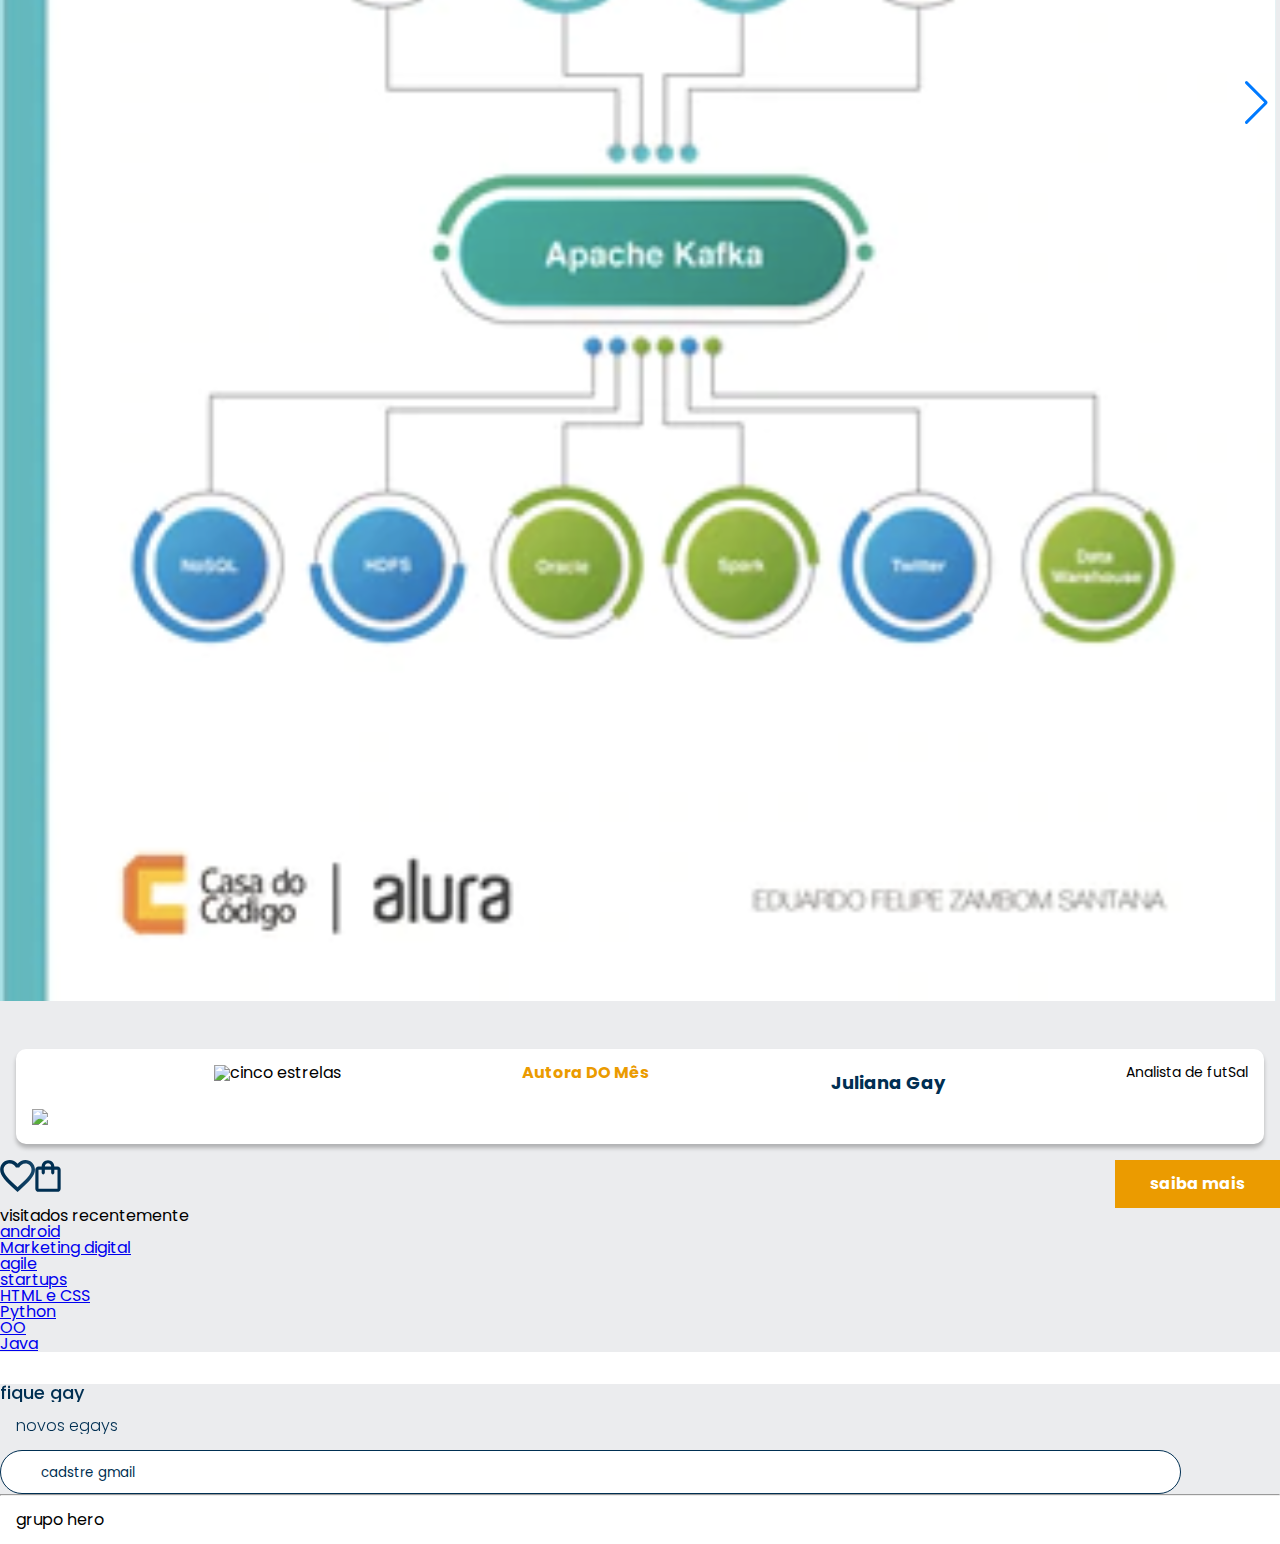
==== commit 3e893a68: "Add files via upload" ====
--- a/index.html
+++ b/index.html
@@ -81,7 +81,7 @@
         slidesperview: 3,
         pagination: {
         el: '.swiper-pagination',    
-        type: '.bullets',    
+        type: 'bullets',    
     },
     });   
     </script>
@@ -89,11 +89,12 @@
 <div class="card">
     <div class="card_descrição">
         <div class="descrição"></div>
+        <img class="estrelinhas" src="img/Estrelinhas.svg" alt="cinco">
             <h3 class="descrição_titulo">Talvez voce tbm se interesse...</h3>
             <h2 class="descrição_titulo-livro">angulo 11 fireball </h2>
             <p class="descrição_texto">Contruindo uma aplicação integrada com o google</p>
         </div>
-        <img src="/img/Angular.svg" class="descrição_imagem">
+        <img src="img/" class="descrição_imagem">
     </div>
 
     <div class="card_botões">
@@ -131,7 +132,7 @@
         slidesperview: 3,
         pagination: {
         el: '.swiper-pagination',    
-        type: '.bullets',    
+        type: 'bullets',    
     },
     });   
     </script>
@@ -185,14 +186,14 @@
 </section>
 
 <section class="contato"></section>
-<H2></H2>
+    <H2 class="contato_titulo"> fique gay</H2>
+    <p class="contato_texto">novos egays</p>
+    <input type="text" placeholder="cadstre gmail" class="contato_email">
 
-
-
-
-
-
-
+<hr />
+<footer class="rodapé">
+    <h2 class="rodapé_titulo"> grupo hero</h2>
+</footer>
 
 </body>
 </html>
--- a/style.css
+++ b/style.css
@@ -1,14 +1,16 @@
-@import url(style/header.css);
-@import url(style/banner.css);
-@import url(style/carrossel.css);
- :root{
+@import url("style/header.css");
+@import url("style/banner.css");
+@import url("style/carrossel.css");
+@import url("style/contato.css");
+@import url("style/topicos.css");
+@import url("style/rodape.css");
+:root{
     --azul: #002F52;
     --cor-de-fundo: #EBECEE;
     --branco: #FFFFFF;
     --laranja: #eb9b00; 
     --azul-degrade: linear-gradient(97.54deg, #002f52 35.49%, #326589 165.37%);
     --fonte-principal: "Poppins"
-    
 }
 
 body{
